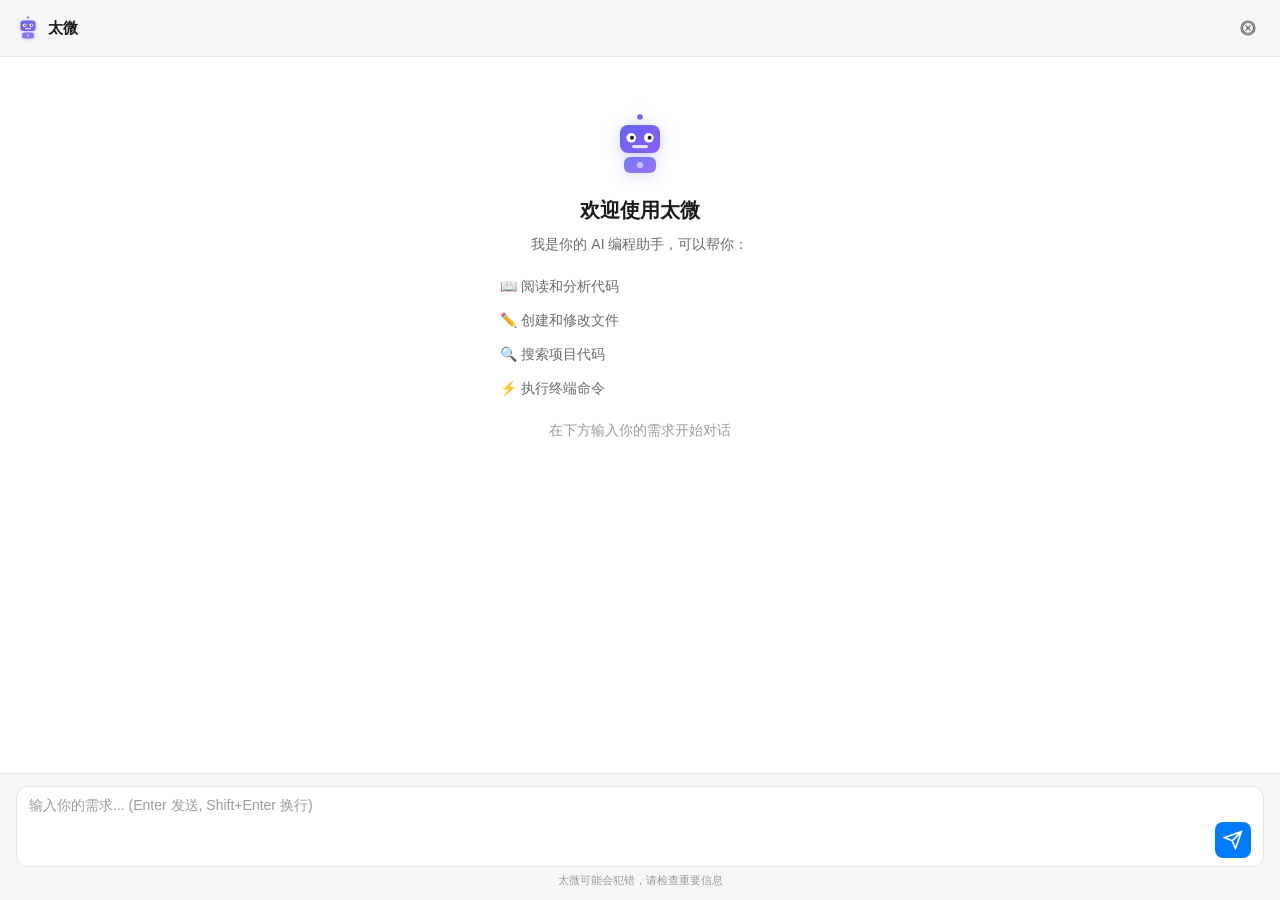
==== src/main/resources/html/index.html @ dc1625d2 "init" ====
<!DOCTYPE html>
<html lang="zh-CN">
<head>
    <meta charset="UTF-8">
    <meta name="viewport" content="width=device-width, initial-scale=1.0">
    <title>太微</title>
    <link rel="stylesheet" href="css/style.css">
    <!-- Markdown 渲染 -->
    <script src="js/markdown.js"></script>
</head>
<body>
    <div id="app">
        <!-- 顶部标题栏 -->
        <header class="header">
            <div class="header-title">
                <svg class="logo-icon" width="24" height="24" viewBox="0 0 16 16" xmlns="http://www.w3.org/2000/svg">
                    <defs><linearGradient id="hg" x1="0%" y1="0%" x2="100%" y2="100%"><stop offset="0%" style="stop-color:#6366f1"/><stop offset="100%" style="stop-color:#8b5cf6"/></linearGradient></defs>
                    <line x1="8" y1="1" x2="8" y2="3" stroke="url(#hg)" stroke-width="1" stroke-linecap="round"/>
                    <circle cx="8" cy="1" r="0.7" fill="url(#hg)"/>
                    <rect x="3" y="3" width="10" height="7" rx="2" fill="url(#hg)"/>
                    <circle cx="5.8" cy="6.2" r="1.2" fill="white"/><circle cx="10.2" cy="6.2" r="1.2" fill="white"/>
                    <circle cx="6" cy="6.2" r="0.5" fill="#1e1b4b"/><circle cx="10.4" cy="6.2" r="0.5" fill="#1e1b4b"/>
                    <rect x="6" y="8" width="4" height="0.8" rx="0.4" fill="white" opacity="0.8"/>
                    <rect x="4" y="11" width="8" height="4" rx="1.5" fill="url(#hg)" opacity="0.85"/>
                    <circle cx="8" cy="13" r="0.8" fill="white" opacity="0.5"/>
                </svg>
                <span>太微</span>
            </div>
            <button class="btn-clear" onclick="clearChat()" title="清空对话">
                <svg width="16" height="16" viewBox="0 0 16 16" fill="currentColor">
                    <path d="M8 1a7 7 0 100 14A7 7 0 008 1zm0 12.5a5.5 5.5 0 110-11 5.5 5.5 0 010 11zM5.5 5.5l5 5m0-5l-5 5" stroke="currentColor" stroke-width="1.2" fill="none"/>
                </svg>
            </button>
        </header>

        <!-- 消息列表 -->
        <main class="chat-area" id="chatArea">
            <div class="welcome-message">
                <svg class="welcome-icon" width="64" height="64" viewBox="0 0 16 16" xmlns="http://www.w3.org/2000/svg">
                    <defs><linearGradient id="wg" x1="0%" y1="0%" x2="100%" y2="100%"><stop offset="0%" style="stop-color:#6366f1"/><stop offset="100%" style="stop-color:#8b5cf6"/></linearGradient></defs>
                    <line x1="8" y1="1" x2="8" y2="3" stroke="url(#wg)" stroke-width="1" stroke-linecap="round"/>
                    <circle cx="8" cy="1" r="0.7" fill="url(#wg)"/>
                    <rect x="3" y="3" width="10" height="7" rx="2" fill="url(#wg)"/>
                    <circle cx="5.8" cy="6.2" r="1.2" fill="white"/><circle cx="10.2" cy="6.2" r="1.2" fill="white"/>
                    <circle cx="6" cy="6.2" r="0.5" fill="#1e1b4b"/><circle cx="10.4" cy="6.2" r="0.5" fill="#1e1b4b"/>
                    <rect x="6" y="8" width="4" height="0.8" rx="0.4" fill="white" opacity="0.8"/>
                    <rect x="4" y="11" width="8" height="4" rx="1.5" fill="url(#wg)" opacity="0.85"/>
                    <circle cx="8" cy="13" r="0.8" fill="white" opacity="0.5"/>
                </svg>
                <h2>欢迎使用太微</h2>
                <p>我是你的 AI 编程助手，可以帮你：</p>
                <ul>
                    <li>📖 阅读和分析代码</li>
                    <li>✏️ 创建和修改文件</li>
                    <li>🔍 搜索项目代码</li>
                    <li>⚡ 执行终端命令</li>
                </ul>
                <p class="hint">在下方输入你的需求开始对话</p>
            </div>
        </main>

        <!-- 输入区域 -->
        <footer class="input-area">
            <div class="input-wrapper">
                <textarea
                    id="messageInput"
                    class="message-input"
                    placeholder="输入你的需求... (Enter 发送, Shift+Enter 换行)"
                    rows="3"
                ></textarea>
                <button class="btn-send" id="sendBtn" onclick="sendMessage()">
                    <svg width="20" height="20" viewBox="0 0 24 24" fill="none" stroke="currentColor" stroke-width="2">
                        <path d="M22 2L11 13M22 2l-7 20-4-9-9-4 20-7z"/>
                    </svg>
                </button>
            </div>
            <div class="input-hint">太微可能会犯错，请检查重要信息</div>
        </footer>
    </div>

    <script src="js/app.js"></script>
    <script src="js/chat.js"></script>
</body>
</html>
---- src/main/resources/html/css/style.css ----
/* ===== CSS 变量（支持亮色/暗色主题） ===== */
:root {
    --bg-primary: #ffffff;
    --bg-secondary: #f7f7f8;
    --bg-tertiary: #ececec;
    --text-primary: #1a1a1a;
    --text-secondary: #6b6b6b;
    --text-muted: #9b9b9b;
    --border-color: #e5e5e5;
    --accent-color: #007aff;
    --accent-hover: #0056b3;
    --user-bubble: #007aff;
    --user-text: #ffffff;
    --assistant-bubble: #f0f0f0;
    --assistant-text: #1a1a1a;
    --tool-bg: #f8f9fa;
    --tool-border: #dee2e6;
    --code-bg: #f4f4f5;
    --shadow: 0 1px 3px rgba(0, 0, 0, 0.08);
}

@media (prefers-color-scheme: dark) {
    :root {
        --bg-primary: #1e1e1e;
        --bg-secondary: #252526;
        --bg-tertiary: #333333;
        --text-primary: #e0e0e0;
        --text-secondary: #a0a0a0;
        --text-muted: #6b6b6b;
        --border-color: #404040;
        --accent-color: #4da3ff;
        --accent-hover: #2979cc;
        --user-bubble: #2563eb;
        --user-text: #ffffff;
        --assistant-bubble: #2d2d2d;
        --assistant-text: #e0e0e0;
        --tool-bg: #2a2a2a;
        --tool-border: #444444;
        --code-bg: #2d2d2d;
        --shadow: 0 1px 3px rgba(0, 0, 0, 0.3);
    }
}

/* ===== 全局样式 ===== */
* {
    margin: 0;
    padding: 0;
    box-sizing: border-box;
}

body {
    font-family: -apple-system, BlinkMacSystemFont, 'Segoe UI', 'PingFang SC', 'Microsoft YaHei', sans-serif;
    background: var(--bg-primary);
    color: var(--text-primary);
    height: 100vh;
    overflow: hidden;
}

#app {
    display: flex;
    flex-direction: column;
    height: 100vh;
}

/* ===== 顶部标题栏 ===== */
.header {
    display: flex;
    align-items: center;
    justify-content: space-between;
    padding: 12px 16px;
    background: var(--bg-secondary);
    border-bottom: 1px solid var(--border-color);
    flex-shrink: 0;
}

.header-title {
    display: flex;
    align-items: center;
    gap: 8px;
    font-size: 15px;
    font-weight: 600;
}

.logo-icon {
    flex-shrink: 0;
    filter: drop-shadow(0 1px 2px rgba(99, 102, 241, 0.3));
}

.btn-clear {
    display: flex;
    align-items: center;
    justify-content: center;
    width: 32px;
    height: 32px;
    border: none;
    border-radius: 6px;
    background: transparent;
    color: var(--text-secondary);
    cursor: pointer;
    transition: all 0.2s;
}

.btn-clear:hover {
    background: var(--bg-tertiary);
    color: var(--text-primary);
}

/* ===== 聊天区域 ===== */
.chat-area {
    flex: 1;
    overflow-y: auto;
    padding: 16px;
    scroll-behavior: smooth;
}

/* 欢迎消息 */
.welcome-message {
    text-align: center;
    padding: 40px 20px;
    color: var(--text-secondary);
}

.welcome-icon {
    margin-bottom: 16px;
    filter: drop-shadow(0 2px 8px rgba(99, 102, 241, 0.3));
}

.welcome-message h2 {
    font-size: 20px;
    color: var(--text-primary);
    margin-bottom: 12px;
}

.welcome-message p {
    margin-bottom: 8px;
    font-size: 14px;
}

.welcome-message ul {
    list-style: none;
    margin: 16px 0;
    text-align: left;
    max-width: 280px;
    margin-left: auto;
    margin-right: auto;
}

.welcome-message li {
    padding: 8px 0;
    font-size: 14px;
}

.hint {
    color: var(--text-muted);
    font-size: 13px;
    margin-top: 16px;
}

/* ===== 消息气泡 ===== */
.message {
    display: flex;
    margin-bottom: 16px;
    animation: fadeIn 0.3s ease;
}

@keyframes fadeIn {
    from { opacity: 0; transform: translateY(8px); }
    to { opacity: 1; transform: translateY(0); }
}

.message.user {
    justify-content: flex-end;
}

.message.assistant {
    justify-content: flex-start;
}

.message-bubble {
    max-width: 85%;
    padding: 10px 14px;
    border-radius: 12px;
    font-size: 14px;
    line-height: 1.6;
    word-wrap: break-word;
}

.message.user .message-bubble {
    background: var(--user-bubble);
    color: var(--user-text);
    border-bottom-right-radius: 4px;
}

.message.assistant .message-bubble {
    background: var(--assistant-bubble);
    color: var(--assistant-text);
    border-bottom-left-radius: 4px;
}

/* 消息内的代码块 */
.message-bubble pre {
    background: var(--code-bg);
    border-radius: 6px;
    padding: 12px;
    margin: 8px 0;
    overflow-x: auto;
    font-size: 13px;
}

.message-bubble code {
    font-family: 'SF Mono', 'Fira Code', 'Consolas', monospace;
    font-size: 13px;
}

.message-bubble :not(pre) > code {
    background: var(--code-bg);
    padding: 2px 5px;
    border-radius: 3px;
}

/* ===== 工具调用卡片 ===== */
.tool-call {
    margin: 8px 0;
    border: 1px solid var(--tool-border);
    border-radius: 8px;
    overflow: hidden;
    font-size: 13px;
}

.tool-call-header {
    display: flex;
    align-items: center;
    gap: 6px;
    padding: 8px 12px;
    background: var(--tool-bg);
    font-weight: 500;
    color: var(--text-secondary);
}

.tool-call-header .tool-icon {
    font-size: 14px;
}

.tool-call-status {
    margin-left: auto;
    font-size: 12px;
    padding: 2px 8px;
    border-radius: 10px;
}

.tool-call-status.running {
    background: #fff3cd;
    color: #856404;
}

.tool-call-status.done {
    background: #d4edda;
    color: #155724;
}

.tool-call-body {
    padding: 8px 12px;
    background: var(--bg-primary);
    border-top: 1px solid var(--tool-border);
    font-family: 'SF Mono', 'Fira Code', monospace;
    font-size: 12px;
    color: var(--text-secondary);
    max-height: 200px;
    overflow-y: auto;
    white-space: pre-wrap;
}

/* ===== 思考指示器 ===== */
.thinking {
    display: flex;
    align-items: center;
    gap: 4px;
    padding: 12px 16px;
}

.thinking-dot {
    width: 8px;
    height: 8px;
    border-radius: 50%;
    background: var(--text-muted);
    animation: bounce 1.4s infinite ease-in-out;
}

.thinking-dot:nth-child(1) { animation-delay: -0.32s; }
.thinking-dot:nth-child(2) { animation-delay: -0.16s; }
.thinking-dot:nth-child(3) { animation-delay: 0s; }

@keyframes bounce {
    0%, 80%, 100% { transform: scale(0); }
    40% { transform: scale(1); }
}

/* ===== 输入区域 ===== */
.input-area {
    padding: 12px 16px;
    background: var(--bg-secondary);
    border-top: 1px solid var(--border-color);
    flex-shrink: 0;
}

.input-wrapper {
    display: flex;
    align-items: flex-end;
    gap: 8px;
    background: var(--bg-primary);
    border: 1px solid var(--border-color);
    border-radius: 12px;
    padding: 8px 12px;
    transition: border-color 0.2s;
}

.input-wrapper:focus-within {
    border-color: var(--accent-color);
}

.message-input {
    flex: 1;
    border: none;
    outline: none;
    background: transparent;
    color: var(--text-primary);
    font-size: 14px;
    line-height: 1.5;
    resize: none;
    font-family: inherit;
}

.message-input::placeholder {
    color: var(--text-muted);
}

.btn-send {
    display: flex;
    align-items: center;
    justify-content: center;
    width: 36px;
    height: 36px;
    border: none;
    border-radius: 8px;
    background: var(--accent-color);
    color: white;
    cursor: pointer;
    transition: all 0.2s;
    flex-shrink: 0;
}

.btn-send:hover {
    background: var(--accent-hover);
}

.btn-send:disabled {
    opacity: 0.5;
    cursor: not-allowed;
}

.input-hint {
    text-align: center;
    font-size: 11px;
    color: var(--text-muted);
    margin-top: 6px;
}

/* ===== 滚动条 ===== */
.chat-area::-webkit-scrollbar {
    width: 6px;
}

.chat-area::-webkit-scrollbar-track {
    background: transparent;
}

.chat-area::-webkit-scrollbar-thumb {
    background: var(--border-color);
    border-radius: 3px;
}

.chat-area::-webkit-scrollbar-thumb:hover {
    background: var(--text-muted);
}

/* ===== 错误消息 ===== */
.error-message {
    background: #fee2e2;
    border: 1px solid #fca5a5;
    color: #991b1b;
    padding: 10px 14px;
    border-radius: 8px;
    margin: 8px 0;
    font-size: 13px;
}

@media (prefers-color-scheme: dark) {
    .error-message {
        background: #3b1111;
        border-color: #7f1d1d;
        color: #fca5a5;
    }
}
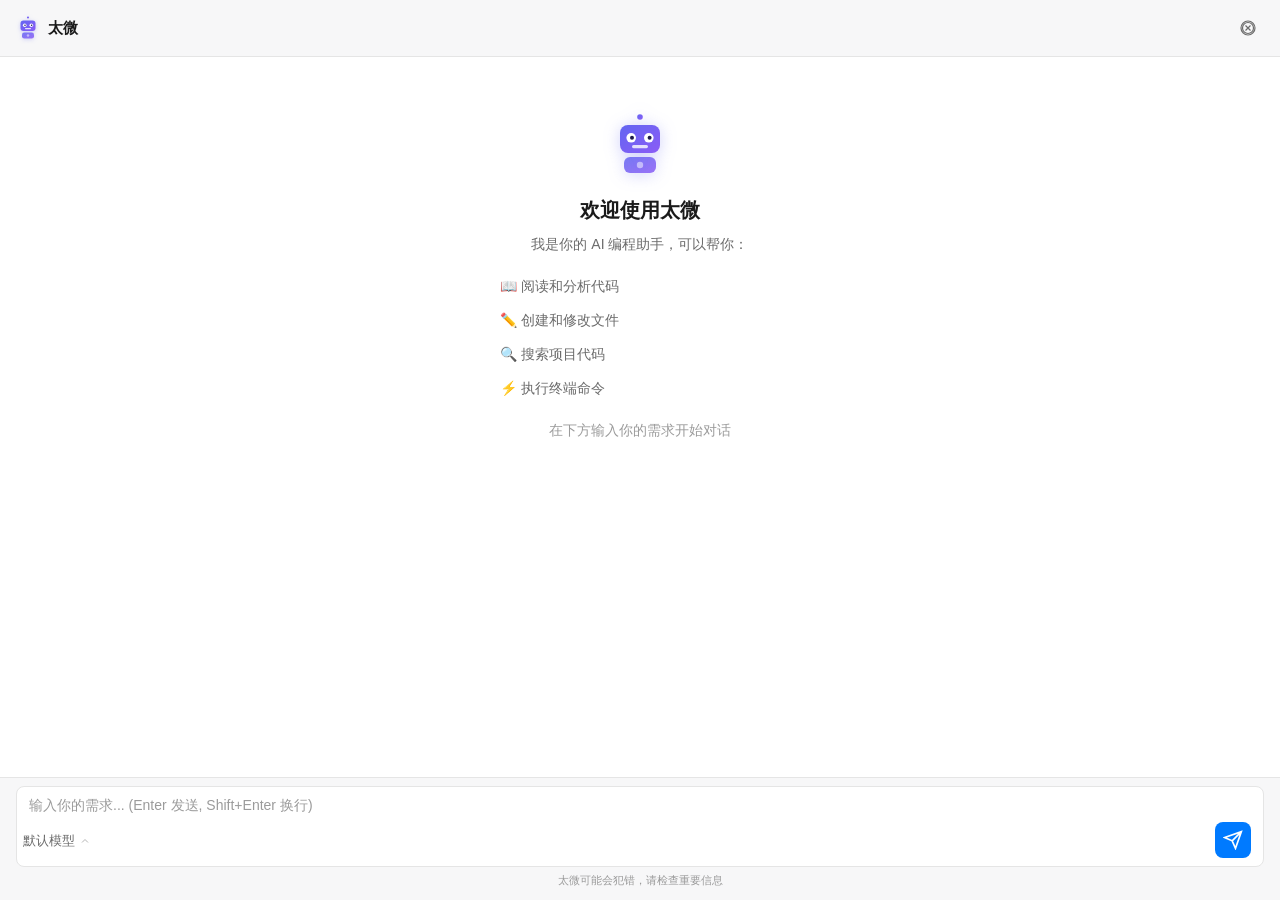
==== commit c48b9236: "init" ====
--- a/src/main/resources/html/index.html
+++ b/src/main/resources/html/index.html
@@ -62,6 +62,18 @@
         <!-- 输入区域 -->
         <footer class="input-area">
             <div class="input-wrapper">
+                <!-- 模型选择下拉框（左下角，向上展开） -->
+                <div class="model-selector" id="modelSelector">
+                    <div class="model-select-btn" onclick="toggleModelDropdown()">
+                        <span id="modelSelectLabel" class="model-select-label">默认模型</span>
+                        <svg class="dropdown-arrow" width="12" height="12" viewBox="0 0 24 24" fill="none" stroke="currentColor" stroke-width="2">
+                            <path d="M18 15l-6-6-6 6"/>
+                        </svg>
+                    </div>
+                    <div class="model-dropdown-menu" id="modelDropdownMenu">
+                        <!-- 动态填充 -->
+                    </div>
+                </div>
                 <textarea
                     id="messageInput"
                     class="message-input"
--- a/src/main/resources/html/css/style.css
+++ b/src/main/resources/html/css/style.css
@@ -297,7 +297,7 @@
 
 /* ===== 输入区域 ===== */
 .input-area {
-    padding: 12px 16px;
+    padding: 8px 16px 12px;
     background: var(--bg-secondary);
     border-top: 1px solid var(--border-color);
     flex-shrink: 0;
@@ -309,13 +309,108 @@
     gap: 8px;
     background: var(--bg-primary);
     border: 1px solid var(--border-color);
-    border-radius: 12px;
+    border-radius: 8px;
     padding: 8px 12px;
     transition: border-color 0.2s;
+    position: relative;
 }
 
 .input-wrapper:focus-within {
     border-color: var(--accent-color);
+}
+
+/* 左下角模型选择下拉框（自定义，向上展开） */
+.model-selector {
+    position: absolute;
+    left: 0;
+    bottom: 12px;
+    display: flex;
+    flex-direction: column-reverse;
+    align-items: flex-start;
+}
+
+.model-select-btn {
+    display: flex;
+    align-items: center;
+    gap: 4px;
+    padding: 4px 6px;
+    font-size: 13px;
+    background: transparent;
+    color: var(--text-secondary);
+    cursor: pointer;
+    border-radius: 4px;
+    transition: all 0.2s;
+    user-select: none;
+}
+
+.model-select-btn:hover {
+    color: var(--text-primary);
+    background: var(--bg-tertiary);
+}
+
+.model-select-label {
+    max-width: 120px;
+    overflow: hidden;
+    text-overflow: ellipsis;
+    white-space: nowrap;
+}
+
+.dropdown-arrow {
+    opacity: 0.5;
+    pointer-events: none;
+    transition: transform 0.2s;
+    flex-shrink: 0;
+}
+
+.model-selector.open .dropdown-arrow {
+    transform: rotate(180deg);
+}
+
+.model-dropdown-menu {
+    display: none;
+    min-width: 160px;
+    max-width: 240px;
+    max-height: 200px;
+    overflow-y: auto;
+    background: var(--bg-primary);
+    border: 1px solid var(--border-color);
+    border-radius: 8px;
+    box-shadow: 0 -4px 12px rgba(0, 0, 0, 0.1);
+    margin-bottom: 4px;
+    padding: 4px 0;
+}
+
+.model-selector.open .model-dropdown-menu {
+    display: block;
+}
+
+.model-dropdown-item {
+    padding: 8px 12px;
+    font-size: 13px;
+    color: var(--text-primary);
+    cursor: pointer;
+    display: flex;
+    align-items: center;
+    justify-content: space-between;
+    transition: background 0.15s;
+    white-space: nowrap;
+    overflow: hidden;
+    text-overflow: ellipsis;
+}
+
+.model-dropdown-item:hover {
+    background: var(--bg-tertiary);
+}
+
+.model-dropdown-item.active {
+    color: var(--accent-color);
+    font-weight: 500;
+}
+
+.model-dropdown-item .item-model {
+    font-size: 11px;
+    color: var(--text-muted);
+    margin-left: 8px;
 }
 
 .message-input {
@@ -328,6 +423,7 @@
     line-height: 1.5;
     resize: none;
     font-family: inherit;
+    min-height: 48px;
 }
 
 .message-input::placeholder {
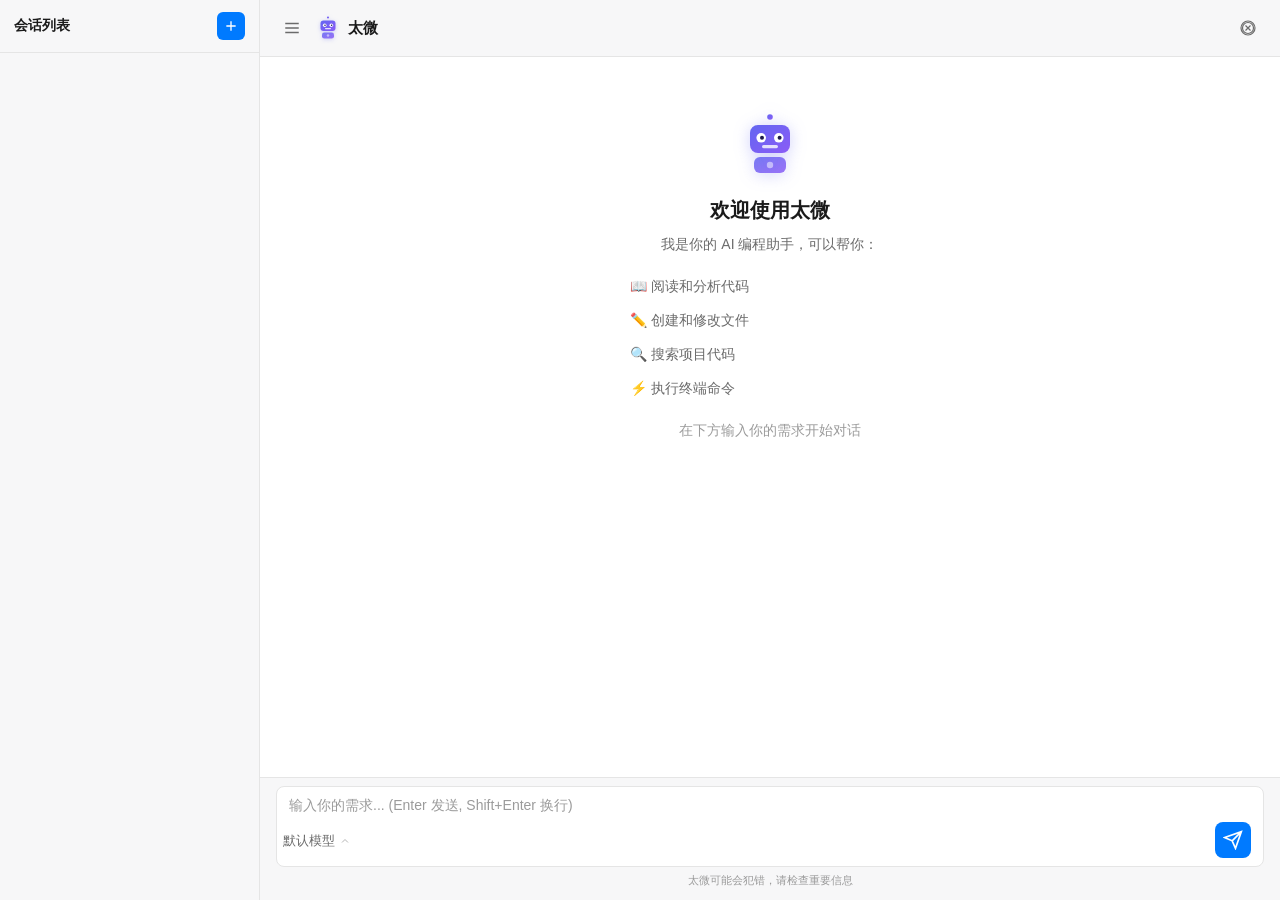
==== commit e199b868: "feat: 添加多会话支持，每个会话独立 sessionId" ====
--- a/src/main/resources/html/index.html
+++ b/src/main/resources/html/index.html
@@ -10,84 +10,109 @@
 </head>
 <body>
     <div id="app">
-        <!-- 顶部标题栏 -->
-        <header class="header">
-            <div class="header-title">
-                <svg class="logo-icon" width="24" height="24" viewBox="0 0 16 16" xmlns="http://www.w3.org/2000/svg">
-                    <defs><linearGradient id="hg" x1="0%" y1="0%" x2="100%" y2="100%"><stop offset="0%" style="stop-color:#6366f1"/><stop offset="100%" style="stop-color:#8b5cf6"/></linearGradient></defs>
-                    <line x1="8" y1="1" x2="8" y2="3" stroke="url(#hg)" stroke-width="1" stroke-linecap="round"/>
-                    <circle cx="8" cy="1" r="0.7" fill="url(#hg)"/>
-                    <rect x="3" y="3" width="10" height="7" rx="2" fill="url(#hg)"/>
-                    <circle cx="5.8" cy="6.2" r="1.2" fill="white"/><circle cx="10.2" cy="6.2" r="1.2" fill="white"/>
-                    <circle cx="6" cy="6.2" r="0.5" fill="#1e1b4b"/><circle cx="10.4" cy="6.2" r="0.5" fill="#1e1b4b"/>
-                    <rect x="6" y="8" width="4" height="0.8" rx="0.4" fill="white" opacity="0.8"/>
-                    <rect x="4" y="11" width="8" height="4" rx="1.5" fill="url(#hg)" opacity="0.85"/>
-                    <circle cx="8" cy="13" r="0.8" fill="white" opacity="0.5"/>
-                </svg>
-                <span>太微</span>
-            </div>
-            <button class="btn-clear" onclick="clearChat()" title="清空对话">
-                <svg width="16" height="16" viewBox="0 0 16 16" fill="currentColor">
-                    <path d="M8 1a7 7 0 100 14A7 7 0 008 1zm0 12.5a5.5 5.5 0 110-11 5.5 5.5 0 010 11zM5.5 5.5l5 5m0-5l-5 5" stroke="currentColor" stroke-width="1.2" fill="none"/>
-                </svg>
-            </button>
-        </header>
-
-        <!-- 消息列表 -->
-        <main class="chat-area" id="chatArea">
-            <div class="welcome-message">
-                <svg class="welcome-icon" width="64" height="64" viewBox="0 0 16 16" xmlns="http://www.w3.org/2000/svg">
-                    <defs><linearGradient id="wg" x1="0%" y1="0%" x2="100%" y2="100%"><stop offset="0%" style="stop-color:#6366f1"/><stop offset="100%" style="stop-color:#8b5cf6"/></linearGradient></defs>
-                    <line x1="8" y1="1" x2="8" y2="3" stroke="url(#wg)" stroke-width="1" stroke-linecap="round"/>
-                    <circle cx="8" cy="1" r="0.7" fill="url(#wg)"/>
-                    <rect x="3" y="3" width="10" height="7" rx="2" fill="url(#wg)"/>
-                    <circle cx="5.8" cy="6.2" r="1.2" fill="white"/><circle cx="10.2" cy="6.2" r="1.2" fill="white"/>
-                    <circle cx="6" cy="6.2" r="0.5" fill="#1e1b4b"/><circle cx="10.4" cy="6.2" r="0.5" fill="#1e1b4b"/>
-                    <rect x="6" y="8" width="4" height="0.8" rx="0.4" fill="white" opacity="0.8"/>
-                    <rect x="4" y="11" width="8" height="4" rx="1.5" fill="url(#wg)" opacity="0.85"/>
-                    <circle cx="8" cy="13" r="0.8" fill="white" opacity="0.5"/>
-                </svg>
-                <h2>欢迎使用太微</h2>
-                <p>我是你的 AI 编程助手，可以帮你：</p>
-                <ul>
-                    <li>📖 阅读和分析代码</li>
-                    <li>✏️ 创建和修改文件</li>
-                    <li>🔍 搜索项目代码</li>
-                    <li>⚡ 执行终端命令</li>
-                </ul>
-                <p class="hint">在下方输入你的需求开始对话</p>
-            </div>
-        </main>
-
-        <!-- 输入区域 -->
-        <footer class="input-area">
-            <div class="input-wrapper">
-                <!-- 模型选择下拉框（左下角，向上展开） -->
-                <div class="model-selector" id="modelSelector">
-                    <div class="model-select-btn" onclick="toggleModelDropdown()">
-                        <span id="modelSelectLabel" class="model-select-label">默认模型</span>
-                        <svg class="dropdown-arrow" width="12" height="12" viewBox="0 0 24 24" fill="none" stroke="currentColor" stroke-width="2">
-                            <path d="M18 15l-6-6-6 6"/>
-                        </svg>
-                    </div>
-                    <div class="model-dropdown-menu" id="modelDropdownMenu">
-                        <!-- 动态填充 -->
-                    </div>
-                </div>
-                <textarea
-                    id="messageInput"
-                    class="message-input"
-                    placeholder="输入你的需求... (Enter 发送, Shift+Enter 换行)"
-                    rows="3"
-                ></textarea>
-                <button class="btn-send" id="sendBtn" onclick="sendMessage()">
-                    <svg width="20" height="20" viewBox="0 0 24 24" fill="none" stroke="currentColor" stroke-width="2">
-                        <path d="M22 2L11 13M22 2l-7 20-4-9-9-4 20-7z"/>
+        <!-- 会话侧边栏 -->
+        <aside class="session-sidebar" id="sessionSidebar">
+            <div class="sidebar-header">
+                <span class="sidebar-title">会话列表</span>
+                <button class="btn-new-session" onclick="createNewSession()" title="新建会话">
+                    <svg width="16" height="16" viewBox="0 0 24 24" fill="none" stroke="currentColor" stroke-width="2">
+                        <path d="M12 5v14M5 12h14"/>
                     </svg>
                 </button>
             </div>
-            <div class="input-hint">太微可能会犯错，请检查重要信息</div>
-        </footer>
+            <div class="session-list" id="sessionList">
+                <!-- 动态填充 -->
+            </div>
+        </aside>
+
+        <!-- 主内容区 -->
+        <div class="main-content">
+            <!-- 顶部标题栏 -->
+            <header class="header">
+                <div class="header-left">
+                    <button class="btn-sidebar-toggle" onclick="toggleSidebar()" title="会话列表">
+                        <svg width="18" height="18" viewBox="0 0 24 24" fill="none" stroke="currentColor" stroke-width="2">
+                            <path d="M3 12h18M3 6h18M3 18h18"/>
+                        </svg>
+                    </button>
+                    <div class="header-title">
+                        <svg class="logo-icon" width="24" height="24" viewBox="0 0 16 16" xmlns="http://www.w3.org/2000/svg">
+                            <defs><linearGradient id="hg" x1="0%" y1="0%" x2="100%" y2="100%"><stop offset="0%" style="stop-color:#6366f1"/><stop offset="100%" style="stop-color:#8b5cf6"/></linearGradient></defs>
+                            <line x1="8" y1="1" x2="8" y2="3" stroke="url(#hg)" stroke-width="1" stroke-linecap="round"/>
+                            <circle cx="8" cy="1" r="0.7" fill="url(#hg)"/>
+                            <rect x="3" y="3" width="10" height="7" rx="2" fill="url(#hg)"/>
+                            <circle cx="5.8" cy="6.2" r="1.2" fill="white"/><circle cx="10.2" cy="6.2" r="1.2" fill="white"/>
+                            <circle cx="6" cy="6.2" r="0.5" fill="#1e1b4b"/><circle cx="10.4" cy="6.2" r="0.5" fill="#1e1b4b"/>
+                            <rect x="6" y="8" width="4" height="0.8" rx="0.4" fill="white" opacity="0.8"/>
+                            <rect x="4" y="11" width="8" height="4" rx="1.5" fill="url(#hg)" opacity="0.85"/>
+                            <circle cx="8" cy="13" r="0.8" fill="white" opacity="0.5"/>
+                        </svg>
+                        <span>太微</span>
+                    </div>
+                </div>
+                <button class="btn-clear" onclick="clearChat()" title="清空对话">
+                    <svg width="16" height="16" viewBox="0 0 16 16" fill="currentColor">
+                        <path d="M8 1a7 7 0 100 14A7 7 0 008 1zm0 12.5a5.5 5.5 0 110-11 5.5 5.5 0 010 11zM5.5 5.5l5 5m0-5l-5 5" stroke="currentColor" stroke-width="1.2" fill="none"/>
+                    </svg>
+                </button>
+            </header>
+
+            <!-- 消息列表 -->
+            <main class="chat-area" id="chatArea">
+                <div class="welcome-message">
+                    <svg class="welcome-icon" width="64" height="64" viewBox="0 0 16 16" xmlns="http://www.w3.org/2000/svg">
+                        <defs><linearGradient id="wg" x1="0%" y1="0%" x2="100%" y2="100%"><stop offset="0%" style="stop-color:#6366f1"/><stop offset="100%" style="stop-color:#8b5cf6"/></linearGradient></defs>
+                        <line x1="8" y1="1" x2="8" y2="3" stroke="url(#wg)" stroke-width="1" stroke-linecap="round"/>
+                        <circle cx="8" cy="1" r="0.7" fill="url(#wg)"/>
+                        <rect x="3" y="3" width="10" height="7" rx="2" fill="url(#wg)"/>
+                        <circle cx="5.8" cy="6.2" r="1.2" fill="white"/><circle cx="10.2" cy="6.2" r="1.2" fill="white"/>
+                        <circle cx="6" cy="6.2" r="0.5" fill="#1e1b4b"/><circle cx="10.4" cy="6.2" r="0.5" fill="#1e1b4b"/>
+                        <rect x="6" y="8" width="4" height="0.8" rx="0.4" fill="white" opacity="0.8"/>
+                        <rect x="4" y="11" width="8" height="4" rx="1.5" fill="url(#wg)" opacity="0.85"/>
+                        <circle cx="8" cy="13" r="0.8" fill="white" opacity="0.5"/>
+                    </svg>
+                    <h2>欢迎使用太微</h2>
+                    <p>我是你的 AI 编程助手，可以帮你：</p>
+                    <ul>
+                        <li>📖 阅读和分析代码</li>
+                        <li>✏️ 创建和修改文件</li>
+                        <li>🔍 搜索项目代码</li>
+                        <li>⚡ 执行终端命令</li>
+                    </ul>
+                    <p class="hint">在下方输入你的需求开始对话</p>
+                </div>
+            </main>
+
+            <!-- 输入区域 -->
+            <footer class="input-area">
+                <div class="input-wrapper">
+                    <!-- 模型选择下拉框（左下角，向上展开） -->
+                    <div class="model-selector" id="modelSelector">
+                        <div class="model-select-btn" onclick="toggleModelDropdown()">
+                            <span id="modelSelectLabel" class="model-select-label">默认模型</span>
+                            <svg class="dropdown-arrow" width="12" height="12" viewBox="0 0 24 24" fill="none" stroke="currentColor" stroke-width="2">
+                                <path d="M18 15l-6-6-6 6"/>
+                            </svg>
+                        </div>
+                        <div class="model-dropdown-menu" id="modelDropdownMenu">
+                            <!-- 动态填充 -->
+                        </div>
+                    </div>
+                    <textarea
+                        id="messageInput"
+                        class="message-input"
+                        placeholder="输入你的需求... (Enter 发送, Shift+Enter 换行)"
+                        rows="3"
+                    ></textarea>
+                    <button class="btn-send" id="sendBtn" onclick="sendMessage()">
+                        <svg width="20" height="20" viewBox="0 0 24 24" fill="none" stroke="currentColor" stroke-width="2">
+                            <path d="M22 2L11 13M22 2l-7 20-4-9-9-4 20-7z"/>
+                        </svg>
+                    </button>
+                </div>
+                <div class="input-hint">太微可能会犯错，请检查重要信息</div>
+            </footer>
+        </div>
     </div>
 
     <script src="js/app.js"></script>
--- a/src/main/resources/html/css/style.css
+++ b/src/main/resources/html/css/style.css
@@ -58,8 +58,170 @@
 
 #app {
     display: flex;
+    height: 100vh;
+}
+
+.main-content {
+    display: flex;
     flex-direction: column;
-    height: 100vh;
+    flex: 1;
+    min-width: 0;
+}
+
+/* ===== 会话侧边栏 ===== */
+.session-sidebar {
+    width: 260px;
+    background: var(--bg-secondary);
+    border-right: 1px solid var(--border-color);
+    display: flex;
+    flex-direction: column;
+    flex-shrink: 0;
+    transition: width 0.2s ease, opacity 0.2s ease;
+    overflow: hidden;
+}
+
+.session-sidebar.collapsed {
+    width: 0;
+    border-right: none;
+    opacity: 0;
+    pointer-events: none;
+}
+
+.sidebar-header {
+    display: flex;
+    align-items: center;
+    justify-content: space-between;
+    padding: 12px 14px;
+    border-bottom: 1px solid var(--border-color);
+    flex-shrink: 0;
+}
+
+.sidebar-title {
+    font-size: 14px;
+    font-weight: 600;
+    color: var(--text-primary);
+}
+
+.btn-new-session {
+    display: flex;
+    align-items: center;
+    justify-content: center;
+    width: 28px;
+    height: 28px;
+    border: none;
+    border-radius: 6px;
+    background: var(--accent-color);
+    color: white;
+    cursor: pointer;
+    transition: all 0.2s;
+}
+
+.btn-new-session:hover {
+    background: var(--accent-hover);
+}
+
+.session-list {
+    flex: 1;
+    overflow-y: auto;
+    padding: 8px;
+}
+
+.session-item {
+    display: flex;
+    align-items: center;
+    padding: 10px 12px;
+    border-radius: 8px;
+    cursor: pointer;
+    transition: background 0.15s;
+    margin-bottom: 2px;
+    position: relative;
+}
+
+.session-item:hover {
+    background: var(--bg-tertiary);
+}
+
+.session-item.active {
+    background: var(--bg-tertiary);
+    border-left: 3px solid var(--accent-color);
+    padding-left: 9px;
+}
+
+.session-item-content {
+    flex: 1;
+    min-width: 0;
+}
+
+.session-item-title {
+    font-size: 13px;
+    color: var(--text-primary);
+    white-space: nowrap;
+    overflow: hidden;
+    text-overflow: ellipsis;
+    line-height: 1.4;
+}
+
+.session-item-time {
+    font-size: 11px;
+    color: var(--text-muted);
+    margin-top: 2px;
+}
+
+.session-item-delete {
+    display: none;
+    align-items: center;
+    justify-content: center;
+    width: 22px;
+    height: 22px;
+    border: none;
+    border-radius: 4px;
+    background: transparent;
+    color: var(--text-muted);
+    cursor: pointer;
+    flex-shrink: 0;
+    transition: all 0.15s;
+}
+
+.session-item:hover .session-item-delete {
+    display: flex;
+}
+
+.session-item-delete:hover {
+    background: #fee2e2;
+    color: #dc2626;
+}
+
+@media (prefers-color-scheme: dark) {
+    .session-item-delete:hover {
+        background: #3b1111;
+        color: #fca5a5;
+    }
+}
+
+.btn-sidebar-toggle {
+    display: flex;
+    align-items: center;
+    justify-content: center;
+    width: 32px;
+    height: 32px;
+    border: none;
+    border-radius: 6px;
+    background: transparent;
+    color: var(--text-secondary);
+    cursor: pointer;
+    transition: all 0.2s;
+    flex-shrink: 0;
+}
+
+.btn-sidebar-toggle:hover {
+    background: var(--bg-tertiary);
+    color: var(--text-primary);
+}
+
+.header-left {
+    display: flex;
+    align-items: center;
+    gap: 8px;
 }
 
 /* ===== 顶部标题栏 ===== */
@@ -479,6 +641,19 @@
     background: var(--text-muted);
 }
 
+.session-list::-webkit-scrollbar {
+    width: 4px;
+}
+
+.session-list::-webkit-scrollbar-track {
+    background: transparent;
+}
+
+.session-list::-webkit-scrollbar-thumb {
+    background: var(--border-color);
+    border-radius: 2px;
+}
+
 /* ===== 错误消息 ===== */
 .error-message {
     background: #fee2e2;
